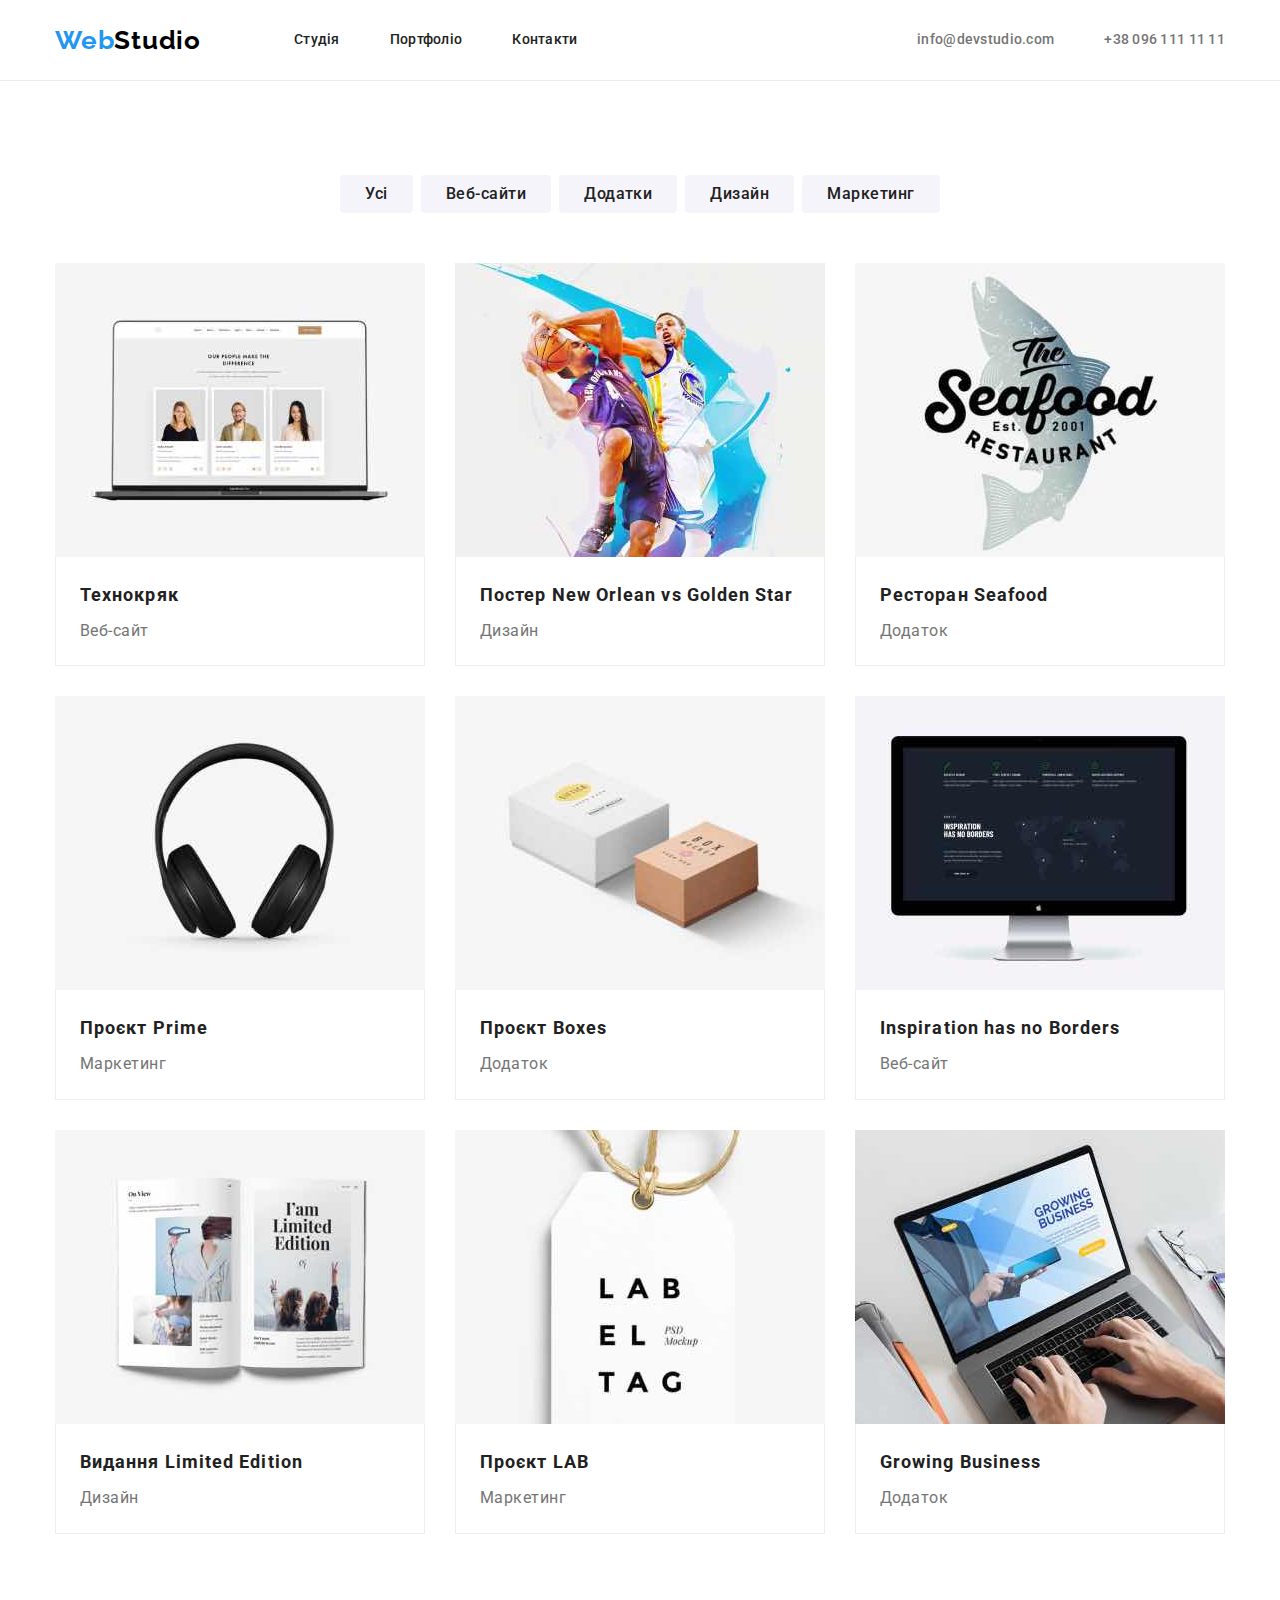
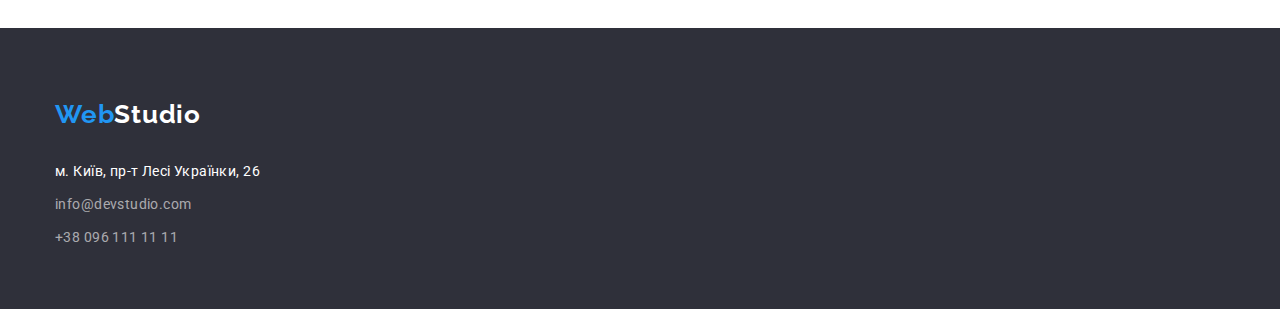
==== potfolio.html @ 557d070f "Initial commit" ====
<!DOCTYPE html>
<html lang="uk">
  <head>
    <meta charset="UTF-8">
    <meta http-equiv="X-UA-Compatible" content="IE=edge">
    <meta name="viewport" content="width=device-width, initial-scale=1.0">
    <link rel="preconnect" href="https://fonts.googleapis.com"> 
    <link rel="preconnect" href="https://fonts.gstatic.com" crossorigin> 
    <link rel="stylesheet" href="https://cdnjs.cloudflare.com/ajax/libs/modern-normalize/1.1.0/modern-normalize.css" />
    <link href="https://fonts.googleapis.com/css2?family=Raleway:wght@700&family=Roboto:wght@400;500;700;900&display=swap" rel="stylesheet">
    <link rel="stylesheet" href="./css/styles.css">
    <title>HomeWork1</title>
  </head>

  <body>
    <header class="header">
      <!-- logo -->
      <div class="container header-container">
        <nav class="navigation header-navigation">
          <a href="./index.html" class="navigation-logo-link"><span class="header-span">Web</span>Studio</a>
          <ul class="navigation-list">
            <li class="navigation-item">
              <a href="./index.html" class="navigation-link">Студія</a>
            </li>
            <li class="navigation-item">
              <a href="./potfolio.html" class="navigation-link">Портфоліо</a>
            </li>
            <li class="navigation-item">
              <a href="" class="navigation-link">Контакти</a>
            </li>
          </ul>
        </nav>
          
          <!-- contacts -->
            <ul class="contacts-list">
              <li class="contacts-item">
                <a href="mailto:info@devstudio.com" class="contacts-link">info@devstudio.com</a>
              </li>
              <li class="navigation-item">
                <a href="tel:+380961111111" class="contacts-link">+38 096 111 11 11</a>
              </li>
            </ul>
      </div>
    </header>


    <!-- portfolio -->
    <section class="portfolio">
      <div class="container">
        <ul class="portfolio-list">
          <li class="portfolio-item">
            <button type="button" class="portfolio-button-press">Усі</button>
          </li>
          <li class="portfolio-item">
            <button type="button" class="portfolio-button-press">Веб-сайти</button>
          </li>
          <li class="portfolio-item">
            <button type="button" class="portfolio-button-press">Додатки</button>
          </li>
          <li class="portfolio-item">
            <button type="button" class="portfolio-button-press">Дизайн</button>
          </li>
          <li class="portfolio-item">
            <button type="button" class="portfolio-button-press">Маркетинг</button>
          </li>
        </ul>

        <ul class="portfolio-pictures-list">
          <li class="portfolio-background">
            <img src="./portfolio-img/img.jpg" alt="зображення" width="370" height="295">
            <div class="portfolio-title-text">
              <h2 class="portfolio-title">Технокряк</h2>
              <p class="portfolio-text">Веб-сайт</p>
            </div>
          </li>
          <li class="portfolio-background">
            <img src="./portfolio-img/img-1.jpg" alt="зображення" width="370" height="295">
            <div class="portfolio-title-text">
              <h2 class="portfolio-title">Постер New Orlean vs Golden Star</h2>
              <p class="portfolio-text">Дизайн</p>
            </div>
          </li>
          <li class="portfolio-background">
            <img src="./portfolio-img/img-2.jpg" alt="зображення" width="370" height="295">
            <div class="portfolio-title-text">
              <h2 class="portfolio-title">Ресторан Seafood</h2>
              <p class="portfolio-text">Додаток</p>
            </div>
          </li>
          <li class="portfolio-background">
            <img src="./portfolio-img/img-3.jpg" alt="зображення" width="370" height="295">
            <div class="portfolio-title-text">
              <h2 class="portfolio-title">Проєкт Prime</h2>
              <p class="portfolio-text">Маркетинг</p>
            </div>
          </li>
          <li class="portfolio-background">
            <img src="./portfolio-img/img-4.jpg" alt="зображення" width="370" height="295">
            <div class="portfolio-title-text">
              <h2 class="portfolio-title">Проєкт Boxes</h2>
              <p class="portfolio-text">Додаток</p>
            </div>
          </li>
          <li class="portfolio-background">
            <img src="./portfolio-img/img-5.jpg" alt="зображення" width="370" height="295">
            <div class="portfolio-title-text">
              <h2 class="portfolio-title">Inspiration has no Borders</h2>
              <p class="portfolio-text">Веб-сайт</p>
            </div>
          </li>
          <li class="portfolio-background">
            <img src="./portfolio-img/img-6.jpg" alt="зображення" width="370" height="295">
            <div class="portfolio-title-text">
              <h2 class="portfolio-title">Видання Limited Edition</h2>
              <p class="portfolio-text">Дизайн</p>
            </div>
          </li>
          <li class="portfolio-background">
            <img src="./portfolio-img/img-7.jpg" alt="зображення" width="370" height="295">
            <div class="portfolio-title-text">
              <h2 class="portfolio-title">Проєкт LAB</h2>
              <p class="portfolio-text">Маркетинг</p>
            </div>
          </li>
          <li class="portfolio-background">
            <img src="./portfolio-img/img-8.jpg" alt="зображення" width="370" height="295">
            <div class="portfolio-title-text">
              <h2 class="portfolio-title">Growing Business</h2>
              <p class="portfolio-text">Додаток</p>
            </div>
          </li>
        </ul>
      
      </div>
    </section>
   

     <!-- contacts-2 -->

     <footer class="footer">
      <div class="container">
        <a href="./index.html" class="footer-logo-link"><span class="footer-span">Web</span>Studio</a>
        <address class="address-first">
        <ul class="footer-contacts-list">
          <li class="footer-items">
            <a href="https://goo.gl/maps/Ecatq6JbWAXeqQZF9" target="_blank" rel="noopener noreffer" class="address">м. Київ, пр-т Лесі Українки, 26</a>
          </li>
          <li class="footer-items">
            <a href="mailto:info@devstudio.com" class="footer-contacts-mail">info@devstudio.com</a>
          </li>
          <li class="footer-items">
            <a href="tel:+380961111111" class="footer-contacts-phone">+38 096 111 11 11</a>
          </li>
        </ul>
      </address>
      </div> 
    </footer>
  </body>
</html>
---- css/styles.css ----
:root {
  --blue: #2196f3;
  --dark: #212121;
  --white: #ffffff;
  --broun: #757575;
  --black: #000000;
}

h1,
h2,
h3,
p,
ul,
ol {
  margin: 0;
  padding: 0;
}

body {
  font-family: "Raleway", "Roboto", sans-serif;
}

.header {
  background: var(--white);
  border-bottom: 1px solid #ececec;
} 

img {
  display: block;
  max-width: 100%;
  height: auto;
}


.header-span,
.footer-span {
  color: var(--blue);
}

.visually-hidden {
  position: absolute;
  white-space: nowrap;
  width: 1px;
  height: 1px;
  overflow: hidden;
  border: 0;
  padding: 0;
  clip: rect(0 0 0 0);
  clip-path: inset(50%);
  margin: -1px;
}

.container {
  margin-left: auto;
  margin-right: auto;
  width: 1200px;
  padding-left: 15px;
  padding-right: 15px;
}

/* header */


.header-container {
  display: flex;
  align-items: center;
}

.header-navigation {
  display: flex;
  align-items: center;
}

.navigation {
  margin-right: auto;
}

.navigation-list {
  padding-left: 0;
  /* padding: 32px; */
}

.navigation-list {
  list-style-type: none;
  display: flex;
  align-items: center;
  margin: 0;
}

.navigation-link:focus {
  color: var(--blue);
}

.navigation-link:hover {
  color: var(--blue);
}

.navigation-link {
  display: block;
  font-family: "Roboto", sans-serif;
  text-decoration: none;
  font-weight: 500;
  font-size: 14px;
  line-height: 1.14;
  letter-spacing: 0.02em;
  color: var(--dark);
  padding-top: 32px;
  padding-bottom: 32px;
}

.navigation-logo-link {
  font-family: "Raleway";
  text-decoration: none;
  font-weight: 700;
  font-size: 26px;
  line-height: 2;
  letter-spacing: 0.03em;
  color: var(--black);
  margin-right: 93px;
}

.navigation-item:not(:last-child) {
  margin-right: 50px;
}

/* contacts */

.contacts-list {
  font-family: "Roboto", sans-serif;
  text-decoration: none;
  font-weight: 500;
  font-size: 14px;
  line-height: 1.14;
  letter-spacing: 0.02em;
  color: var(--dark);
  list-style-type: none;
  display: flex;
}

.contacts-item: {
  display: flex;
  margin-left: auto;
}

.contacts-item:not(:last-child) {
  margin-right: 50px;
}

.contacts-link:hover {
  color: var(--blue);
}

.contacts-link {
  font-family: "Roboto", sans-serif;
  text-decoration: none;
  font-weight: 500;
  font-size: 14px;
  line-height: 1.14;
  letter-spacing: 0.02em;
  color: var(--broun);
}

/* main */
/* services */


.services {
  padding-top: 200px;
  padding-bottom: 200px;
}

.services {
  background: #2f303a;
}

.services-container {
  /* margin-left: auto;
  margin-right: auto; */
}

.services-title {
  font-family: "Roboto", sans-serif;
  font-weight: 900;
  font-size: 44px;
  line-height: 1.36;
  text-align: center;
  letter-spacing: 0.06em;
  text-transform: uppercase;
  color: var(--white);
  max-width: 696px;
  margin: 0 auto;
  margin-bottom: 30px;
}

.services-button {
  font-family: "Roboto", sans-serif;
  font-weight: 700;
  font-size: 16px;
  line-height: 1.8;
  display: flex;
  align-items: center;
  text-align: center;
  letter-spacing: 0.06em;
  color: var(--white);
  background-color: var(--blue);
  box-shadow: 0px 4px 4px rgba(0, 0, 0, 0.15);
  border-radius: 4px;
  margin: 0 auto;
  border: none;
  padding: 10px 32px;
}

.services-button:hover {
  background: #188ce8;
}

.services-button:focus {
  background: #188ce8;
  /* box-shadow: 0px 4px 4px rgba(0, 0, 0, 0.15);
  border-radius: 4px; */
}

/* features */
.features {
  padding-top: 94px;
  padding-bottom: 94px;
}


.features-list {
  display: flex;
  list-style-type: none;
  gap: 30px;
}


.features-second{
  padding-bottom: 94px;

}

.features-list-second {
  display: flex;
  align-items: flex-start;
  list-style-type: none;
}


.features-second-container {
  /* text-align: center; */
}

.features-item-second {
  /* display: flex; */

}

.features-item {
  flex-basis: calc((100%-90px) / 4);
}

.features-item-second:not(:last-child) {
  margin-right: 30px;
}

.features {
  background: var(--white);
}

.features-title {
  display: block;
  margin-bottom: 10px;
  font-family: "Roboto", sans-serif;
  font-weight: 700;
  font-size: 14px;
  line-height: 1.14;
  letter-spacing: 0.03em;
  text-transform: uppercase;
  color: var(--dark);
}

.features-text {
  font-family: "Roboto", sans-serif;
  font-size: 14px;
  line-height: 1.7;
  letter-spacing: 0.03em;
  color: var(--broun);
}

.second-title {
  margin-bottom: 50px;
  font-family: "Roboto", sans-serif;
  font-weight: 700;
  font-size: 36px;
  line-height: 1.16;
  text-align: center;
  letter-spacing: 0.03em;
  color: var(--dark);
}

.team {
  background: #f5f4fa;
  padding-top: 94px;
  padding-bottom: 94px;
}

.team-list {
  display: flex;
  list-style-type: none;
}

.team-title {
  margin-bottom: 50px;
  font-family: "Roboto", sans-serif;
  font-weight: 700;
  font-size: 36px;
  line-height: 1.16;
  text-align: center;
  letter-spacing: 0.03em;
  color: var(--dark);
}

.team-pictures {
  background: var(--white);
  box-shadow: 0px 1px 3px rgba(0, 0, 0, 0.12), 0px 1px 1px rgba(0, 0, 0, 0.14),
    0px 2px 1px rgba(0, 0, 0, 0.2);
  border-radius: 0px 0px 4px 4px;
}

.team-pictures:not(:last-child) {
  margin-right: 30px;
}

.team-name {
  font-family: "Roboto", sans-serif;
  font-weight: 500;
  font-size: 16px;
  line-height: 1.18;
  text-align: center;
  letter-spacing: 0.03em;
  color: var(--dark);
  margin-top: 30px;
  margin-bottom: 10px;
}

.team-position {
  font-family: "Roboto", sans-serif;
  font-size: 16px;
  line-height: 1.18;
  text-align: center;
  letter-spacing: 0.03em;
  color: var(--broun);
  padding-bottom: 30px;
}

/* footer */

.footer {
  background: #2f303a;
  padding-top: 60px;
  padding-bottom: 60px;
}


.footer-items:not(:last-child) {
  margin-bottom: 9px;
}

.footer-logo-link {
  font-family: "Raleway";
  text-decoration: none;
  font-weight: 700;
  font-size: 26px;
  line-height: 2;
  letter-spacing: 0.03em;
  color: var(--white);

}

.footer-contacts-list {
  list-style-type: none;
}

.address-first {
  margin-top: 20px;
}

.address {
  font-family: "Roboto", sans-serif;
  font-style: normal;
  font-size: 14px;
  line-height: 1.7;
  letter-spacing: 0.03em;
  color: var(--white);
  text-decoration: none;
}

.footer-contacts-mail,
.footer-contacts-phone {
  font-family: "Roboto", sans-serif;
  font-style: normal;
  font-size: 14px;
  line-height: 1.7;
  letter-spacing: 0.03em;
  text-decoration: none;
  color: rgba(255, 255, 255, 0.6);
}


/* portfolio */

.portfolio {
  background: var(--white);
  padding-top: 94px;
  padding-bottom: 94px;
}


.portfolio-list {
  display: flex;
  list-style-type: none;
  justify-content: center;
  margin-bottom: 50px;
}
.portfolio-title-text {
  padding: 20px 24px;
  background: #ffffff;
  border: 1px solid #eeeeee;
  border-top: none;
}


.portfolio-item:not(:last-child) {
  margin-right: 8px;
}

.header-portfolio-container {
  padding-bottom: 94px;
}


.portfolio-button-press {
  padding: 6px 25px;
  font-family: "Roboto", sans-serif;
  font-weight: 500;
  font-size: 16px;
  line-height: 1.6;
  text-align: center;
  letter-spacing: 0.03em;
  color: var(--dark);
  background: #f5f4fa;
  border-radius: 4px;
  border: none;
}

.portfolio-button-press:focus {
  background: var(--blue);
  color: var(--white);
}

.portfolio-button-press:hover {
  background-color: var(--blue);
  color: var(--white);
}

.services-button,
.portfolio-button-press {
  cursor: pointer;
}

.portfolio-pictures-container {
  display: flex;
}


.portfolio-pictures-list {
  display: flex;
  flex-wrap: wrap;
  list-style-type: none;

}


.portfolio-title {
  font-family: "Roboto", sans-serif;
  font-weight: 700;
  font-size: 18px;
  line-height: 2;
  letter-spacing: 0.06em;
  color: var(--dark);
  margin-bottom: 4px;
  
}
.portfolio-text {
  font-family: "Roboto", sans-serif;
  font-size: 16px;
  line-height: 1.8;
  letter-spacing: 0.03em;
  color: var(--broun);
}

.portfolio-background {
  margin-right: 30px;
  margin-bottom: 30px;
  background: var(--white);
}

.portfolio-background:nth-child(3n) {
  margin-right: 0;
}

.portfolio-background:nth-last-child(-n + 3) {
  margin-bottom: 0;
}



.contacts-link:focus,
.footer-contacts-mail:focus,
.footer-logo-link:focus,
.footer-contacts-phone:focus,
.adress:focus {
  color: var(--blue);
}
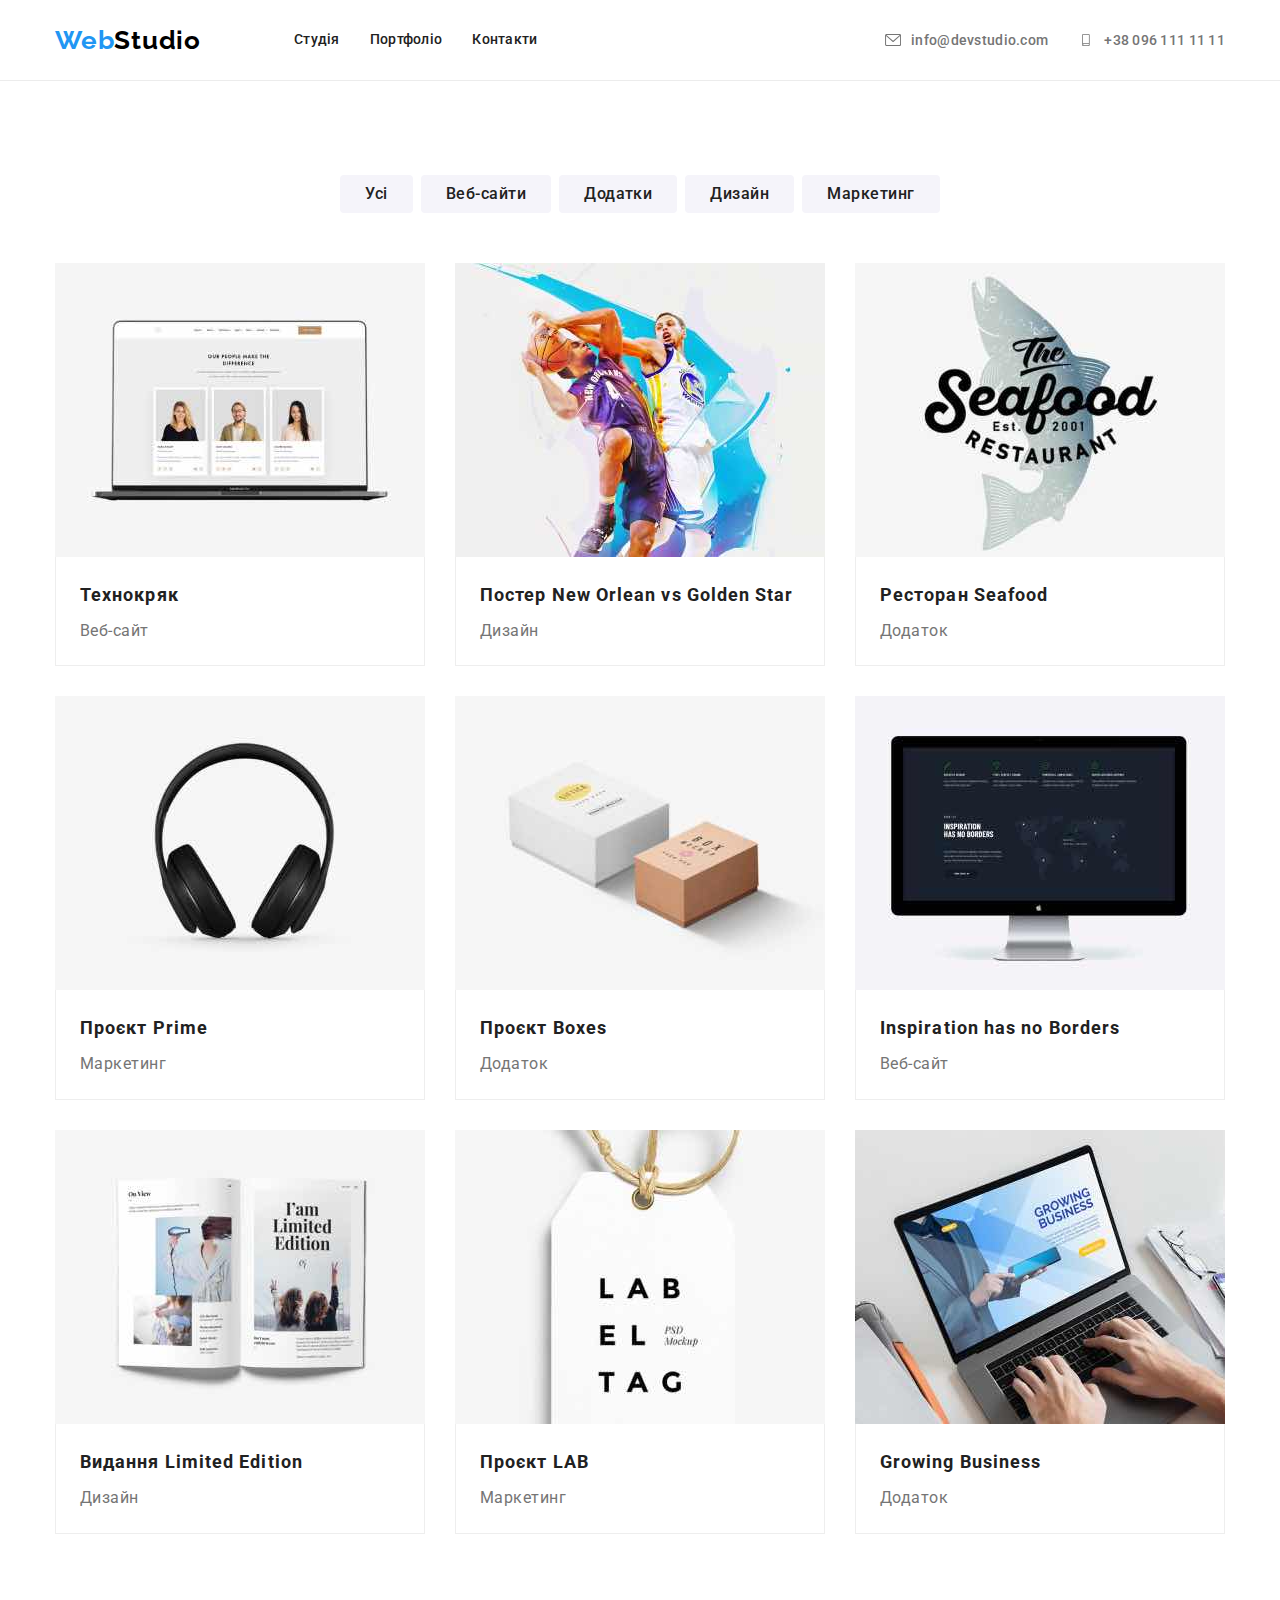
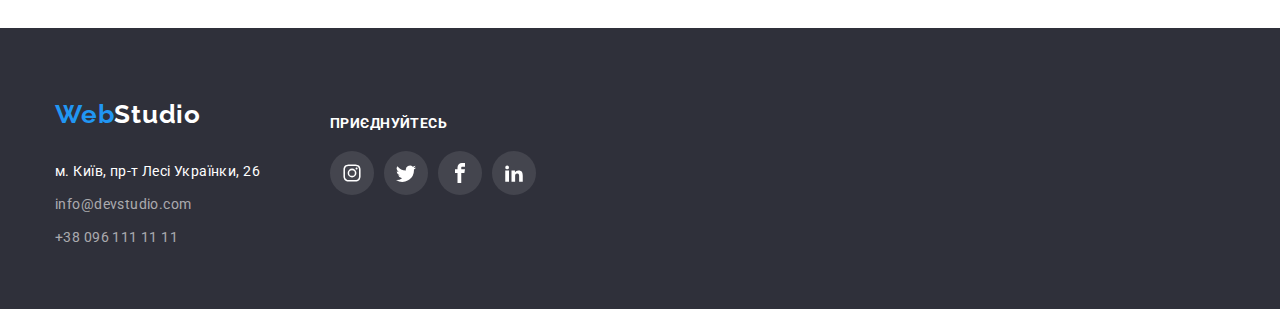
==== commit 60f1ee16: "homework2" ====
--- a/potfolio.html
+++ b/potfolio.html
@@ -33,8 +33,22 @@
           
           <!-- contacts -->
             <ul class="contacts-list">
+              <li class="contacts-social-item">
+                <a href="#" class="contacts-social-link">
+                  <svg class="contacts-social-icon">
+                    <use href="./img/icons/symbol-defs.svg#icon-envelope"></use>
+                  </svg>
+                </a>
+              </li>
               <li class="contacts-item">
                 <a href="mailto:info@devstudio.com" class="contacts-link">info@devstudio.com</a>
+              </li>
+              <li class="contacts-social-item">
+                <a href="#" class="contacts-social-link">
+                  <svg class="contacts-social-icon">
+                    <use href="./img/icons/symbol-defs.svg#icon-smartphone"></use>
+                  </svg>
+                </a>
               </li>
               <li class="navigation-item">
                 <a href="tel:+380961111111" class="contacts-link">+38 096 111 11 11</a>
@@ -137,23 +151,65 @@
 
      <!-- contacts-2 -->
 
-     <footer class="footer">
-      <div class="container">
-        <a href="./index.html" class="footer-logo-link"><span class="footer-span">Web</span>Studio</a>
-        <address class="address-first">
-        <ul class="footer-contacts-list">
-          <li class="footer-items">
-            <a href="https://goo.gl/maps/Ecatq6JbWAXeqQZF9" target="_blank" rel="noopener noreffer" class="address">м. Київ, пр-т Лесі Українки, 26</a>
-          </li>
-          <li class="footer-items">
-            <a href="mailto:info@devstudio.com" class="footer-contacts-mail">info@devstudio.com</a>
-          </li>
-          <li class="footer-items">
-            <a href="tel:+380961111111" class="footer-contacts-phone">+38 096 111 11 11</a>
-          </li>
-        </ul>
-      </address>
-      </div> 
+     <footer>
+      <section class="footer">
+        <div class="container">
+          <address class="address-first">
+            <ul class="footer-logo-list">
+              <li class="footer-logo-item">
+                <a href="./index.html" class="footer-logo-link"><span class="footer-span">Web</span>Studio</a>
+                <ul class="footer-contacts-list">
+                  <li class="footer-items">
+                    <a href="https://goo.gl/maps/Ecatq6JbWAXeqQZF9" target="_blank" rel="noopener noreffer" class="address">м. Київ, пр-т Лесі Українки, 26</a>
+                  </li>
+                  <li class="footer-items">
+                    <a href="mailto:info@devstudio.com" class="footer-contacts-mail">info@devstudio.com</a>
+                  </li>
+                  <li class="footer-items">
+                    <a href="tel:+380961111111" class="footer-contacts-phone">+38 096 111 11 11</a>
+                  </li>
+                </ul>
+              </li>
+           </ul>
+          
+    
+          <div class="footer-social-container">
+            <h3 class="footer-social-title">приєднуйтесь</h3>
+            <ul class="footer-social">
+              <li class="footer-social-item">
+                <a href="#" class="footer-social-link">
+                  <svg class="footer-social-icon">
+                    <use href="./img/icons/symbol-defs.svg#icon-instagram"></use>
+                  </svg>
+                </a>
+              </li>
+              <li class="footer-social-item">
+                <a href="#" class="footer-social-link">
+                  <svg class="footer-social-icon">
+                    <use href="./img/icons/symbol-defs.svg#icon-twitter"></use>
+                  </svg>
+                </a>
+              </li>
+              <li class="footer-social-item">
+                <a href="#" class="footer-social-link">
+                  <svg class="footer-social-icon">
+                    <use href="./img/icons/symbol-defs.svg#icon-facebook"></use>
+                  </svg>
+                </a>
+              </li>
+              <li class="footer-social-item">
+                <a href="#" class="footer-social-link">
+                  <svg class="footer-social-icon">
+                    <use href="./img/icons/symbol-defs.svg#icon-linkedin2"></use>
+                  </svg>
+                </a>
+              </li>
+            </ul>
+          </div>
+    </address>
+    </div> 
+  </section>
     </footer>
   </body>
 </html>
+
--- a/css/styles.css
+++ b/css/styles.css
@@ -23,14 +23,13 @@
 .header {
   background: var(--white);
   border-bottom: 1px solid #ececec;
-} 
+}
 
 img {
   display: block;
   max-width: 100%;
   height: auto;
 }
-
 
 .header-span,
 .footer-span {
@@ -60,7 +59,6 @@
 
 /* header */
 
-
 .header-container {
   display: flex;
   align-items: center;
@@ -118,14 +116,33 @@
   color: var(--black);
   margin-right: 93px;
 }
-
+.navigation-item {
+  /* display: flex;
+  margin-left: auto;
+  width: 16px;
+  height: 12px; */
+  /* margin-right: 30px; */
+  list-style: none;
+}
 .navigation-item:not(:last-child) {
-  margin-right: 50px;
+  margin-right: 30px;
 }
 
 /* contacts */
-
+.container-contacts{
+  display: flex;
+  align-items: center;
+  justify-content: center;
+
+}
 .contacts-list {
+  display: flex;
+  align-items: center;
+  justify-content: center;
+ 
+}
+
+.contacts-social-link{
   font-family: "Roboto", sans-serif;
   text-decoration: none;
   font-weight: 500;
@@ -137,14 +154,18 @@
   display: flex;
 }
 
-.contacts-item: {
-  display: flex;
-  margin-left: auto;
-}
-
-.contacts-item:not(:last-child) {
-  margin-right: 50px;
-}
+
+.contacts-item {
+  list-style: none;
+  
+
+}
+.contacts-item:not(:last-child){
+  margin-right: 30px;
+}
+/* .cocontacts-item:not(:last-child) {
+  margin-right: 10px;
+} */
 
 .contacts-link:hover {
   color: var(--blue);
@@ -160,18 +181,52 @@
   color: var(--broun);
 }
 
+.contacts-socials-list {
+  display: flex;
+
+}
+.contacts-list{
+  
+}
+.contacts-social-item {
+  list-style-type: none;
+  text-decoration: none;
+
+}
+.contacts-socials-list-first:not(:last-child){
+  margin-right: 30px;
+
+}
+
+.contacts-social-icon {
+  fill: var(--broun);
+  width: 16px;
+  height: 12px;
+  margin-right: 10px;
+}
+
+.contacts-social-link {
+  fill: var(--broun);
+}
+.contacts-social-icon:hover {
+  fill: var(--blue);
+}
+
+
 /* main */
 /* services */
-
 
 .services {
   padding-top: 200px;
   padding-bottom: 200px;
-}
-
-.services {
   background: #2f303a;
-}
+  background-image: url(./../img/main.png);
+  background-color: #C4C4C4;
+  background-position: center;
+  background-repeat: no-repeat;
+}
+
+
 
 .services-container {
   /* margin-left: auto;
@@ -226,17 +281,14 @@
   padding-bottom: 94px;
 }
 
-
 .features-list {
   display: flex;
   list-style-type: none;
   gap: 30px;
 }
 
-
-.features-second{
+.features-second {
   padding-bottom: 94px;
-
 }
 
 .features-list-second {
@@ -244,7 +296,6 @@
   align-items: flex-start;
   list-style-type: none;
 }
-
 
 .features-second-container {
   /* text-align: center; */
@@ -252,7 +303,6 @@
 
 .features-item-second {
   /* display: flex; */
-
 }
 
 .features-item {
@@ -297,6 +347,32 @@
   letter-spacing: 0.03em;
   color: var(--dark);
 }
+
+.features-social-list {
+  display: flex;
+  align-items: center;
+  list-style-type: none;
+  margin-bottom: 30px;
+}
+
+.features-social-icon {
+  width: 70px;
+  height: 70px;
+  fill: F5F4FA;
+}
+
+.features-social-list {
+  display: flex;
+  width: 270px;
+  height: 120px;
+  left: 215px;
+  top: 774px;
+  justify-content: center;
+  background: #f5f4fa;
+  border-radius: 4px;
+}
+
+/* team */
 
 .team {
   background: #f5f4fa;
@@ -350,38 +426,169 @@
   text-align: center;
   letter-spacing: 0.03em;
   color: var(--broun);
+  margin-bottom: 16px;
+}
+
+.team-social {
+  display: flex;
+  justify-content: center;
+  list-style-type: none;
+  gap: 10px;
   padding-bottom: 30px;
+}
+
+.team-social-item {
+  width: 44px;
+  height: 44px;
+}
+
+.team-social-link {
+  display: flex;
+  justify-content: center;
+  align-items: center;
+  width: 100%;
+  height: 100%;
+  background-color: var(--white);
+  border-radius: 50%;
+}
+
+.team-social-link:hover {
+  background-color: var(--blue);
+}
+
+.team-social-link:hover .team-social-icon {
+  fill: var(--white);
+}
+
+.team-social-icon {
+  width: 20px;
+  height: 20px;
+
+  fill: #afb1b8;
+}
+
+/* <!-- lean-clients --> */
+
+.lean-clients-title {
+  font-family: "Roboto", sans-serif;
+  font-style: normal;
+  font-weight: 700;
+  font-size: 36px;
+  line-height: 42px;
+  text-align: center;
+  letter-spacing: 0.03em;
+  padding-top: 94px;
+  margin-bottom: 50px;
+}
+
+.lean-clients-list {
+  display: flex;
+  justify-content: center;
+  list-style-type: none;
+  padding-bottom: 94px;
+  
+}
+
+
+.lean-clients-item {
+  display: flex;
+  align-items: center;
+  justify-content: center;
+  width: 170px;
+  height: 92px;
+  left: 215px;
+  top: 2490px;
+
+  border: 1px solid #afb1b8;
+  border-radius: 4px;
+
+}
+
+
+.lean-clients-list:hover .lean-clients-social-link{
+ background-color: #ffffff;
+}
+
+
+.lean-clients-container:focus{
+  background-color: #2196f3;
+}
+
+.lean-clients-social-link:hover .lean-clients-social-icon {
+  fill: var(--blue);
+}
+
+
+
+.lean-clients-item:not(:last-child){
+  margin-right: 30px;
+}
+.lean-clients-social-link:hover {
+ background-color: #ffffff;
+}
+.lean-clients-social-link:hover .lean-clients-icon {
+  fill: var(--blue);
+
+ 
+}
+
+.lean-clients-social-icon {
+  fill: #afb1b8;
+  width: 106px;
+  height: 60px;
+
 }
 
 /* footer */
 
 .footer {
   background: #2f303a;
-  padding-top: 60px;
-  padding-bottom: 60px;
-}
-
+  /* padding-top: 60px; */
+  /* padding-bottom: 60px; */
+}
+
+.footer-container {
+  /* display: flex;
+    justify-content: flex-start;
+    align-items: center; */
+}
+
+.address-first {
+  /* padding-top: 60px; */
+  /* margin-top: 20px; */
+  display: flex;
+  justify-content: flex-start;
+  align-items: center;
+}
 
 .footer-items:not(:last-child) {
   margin-bottom: 9px;
 }
 
+.footer-logo-item {
+  text-decoration: none;
+  list-style-type: none;
+  padding-top: 60px;
+}
+
+.footer-logo-list {
+}
+
 .footer-logo-link {
   font-family: "Raleway";
+  font-style: normal;
   text-decoration: none;
   font-weight: 700;
   font-size: 26px;
   line-height: 2;
   letter-spacing: 0.03em;
   color: var(--white);
-
 }
 
 .footer-contacts-list {
   list-style-type: none;
-}
-
-.address-first {
+  margin-right: 70px;
+  padding-bottom: 60px;
   margin-top: 20px;
 }
 
@@ -406,6 +613,67 @@
   color: rgba(255, 255, 255, 0.6);
 }
 
+.footer-social-container {
+  padding-bottom: 100px;
+}
+.footer-social-svg {
+}
+.footer-social {
+}
+
+.footer-social-svg-item {
+  text-decoration: none;
+  list-style-type: none;
+}
+
+.footer-social-title {
+  padding-top: 72px;
+  margin-bottom: 20px;
+  color: var(--white);
+  font-family: "Roboto", sans-serif;
+  font-style: normal;
+  font-weight: 700;
+  font-size: 14px;
+  line-height: 16px;
+  letter-spacing: 0.03em;
+  text-transform: uppercase;
+}
+.footer-social {
+  display: flex;
+  justify-content: center;
+  list-style-type: none;
+  gap: 10px;
+}
+
+.footer-social-item {
+  width: 44px;
+  height: 44px;
+}
+
+.footer-social-link {
+  display: flex;
+  justify-content: center;
+  align-items: center;
+  width: 100%;
+  height: 100%;
+  background-color: rgba(255, 255, 255, 0.1);
+  border-radius: 50%;
+}
+
+.footer-social-link:hover {
+  background-color: var(--blue);
+}
+
+.footer-social-link:hover .footer-social-icon {
+  fill: var(--white);
+}
+
+.footer-social-icon {
+  width: 20px;
+  height: 20px;
+
+  fill: var(--white);
+}
 
 /* portfolio */
 
@@ -414,7 +682,6 @@
   padding-top: 94px;
   padding-bottom: 94px;
 }
-
 
 .portfolio-list {
   display: flex;
@@ -429,7 +696,6 @@
   border-top: none;
 }
 
-
 .portfolio-item:not(:last-child) {
   margin-right: 8px;
 }
@@ -437,7 +703,6 @@
 .header-portfolio-container {
   padding-bottom: 94px;
 }
-
 
 .portfolio-button-press {
   padding: 6px 25px;
@@ -472,14 +737,11 @@
   display: flex;
 }
 
-
 .portfolio-pictures-list {
   display: flex;
   flex-wrap: wrap;
   list-style-type: none;
-
-}
-
+}
 
 .portfolio-title {
   font-family: "Roboto", sans-serif;
@@ -489,7 +751,6 @@
   letter-spacing: 0.06em;
   color: var(--dark);
   margin-bottom: 4px;
-  
 }
 .portfolio-text {
   font-family: "Roboto", sans-serif;
@@ -503,7 +764,12 @@
   margin-right: 30px;
   margin-bottom: 30px;
   background: var(--white);
-}
+  
+}
+.portfolio-background:hover {
+  box-shadow: 0px 1px 1px rgba(0, 0, 0, 0.12), 0px 4px 4px rgba(0, 0, 0, 0.06), 1px 4px 6px rgba(0, 0, 0, 0.16);
+}
+
 
 .portfolio-background:nth-child(3n) {
   margin-right: 0;
@@ -512,8 +778,6 @@
 .portfolio-background:nth-last-child(-n + 3) {
   margin-bottom: 0;
 }
-
-
 
 .contacts-link:focus,
 .footer-contacts-mail:focus,
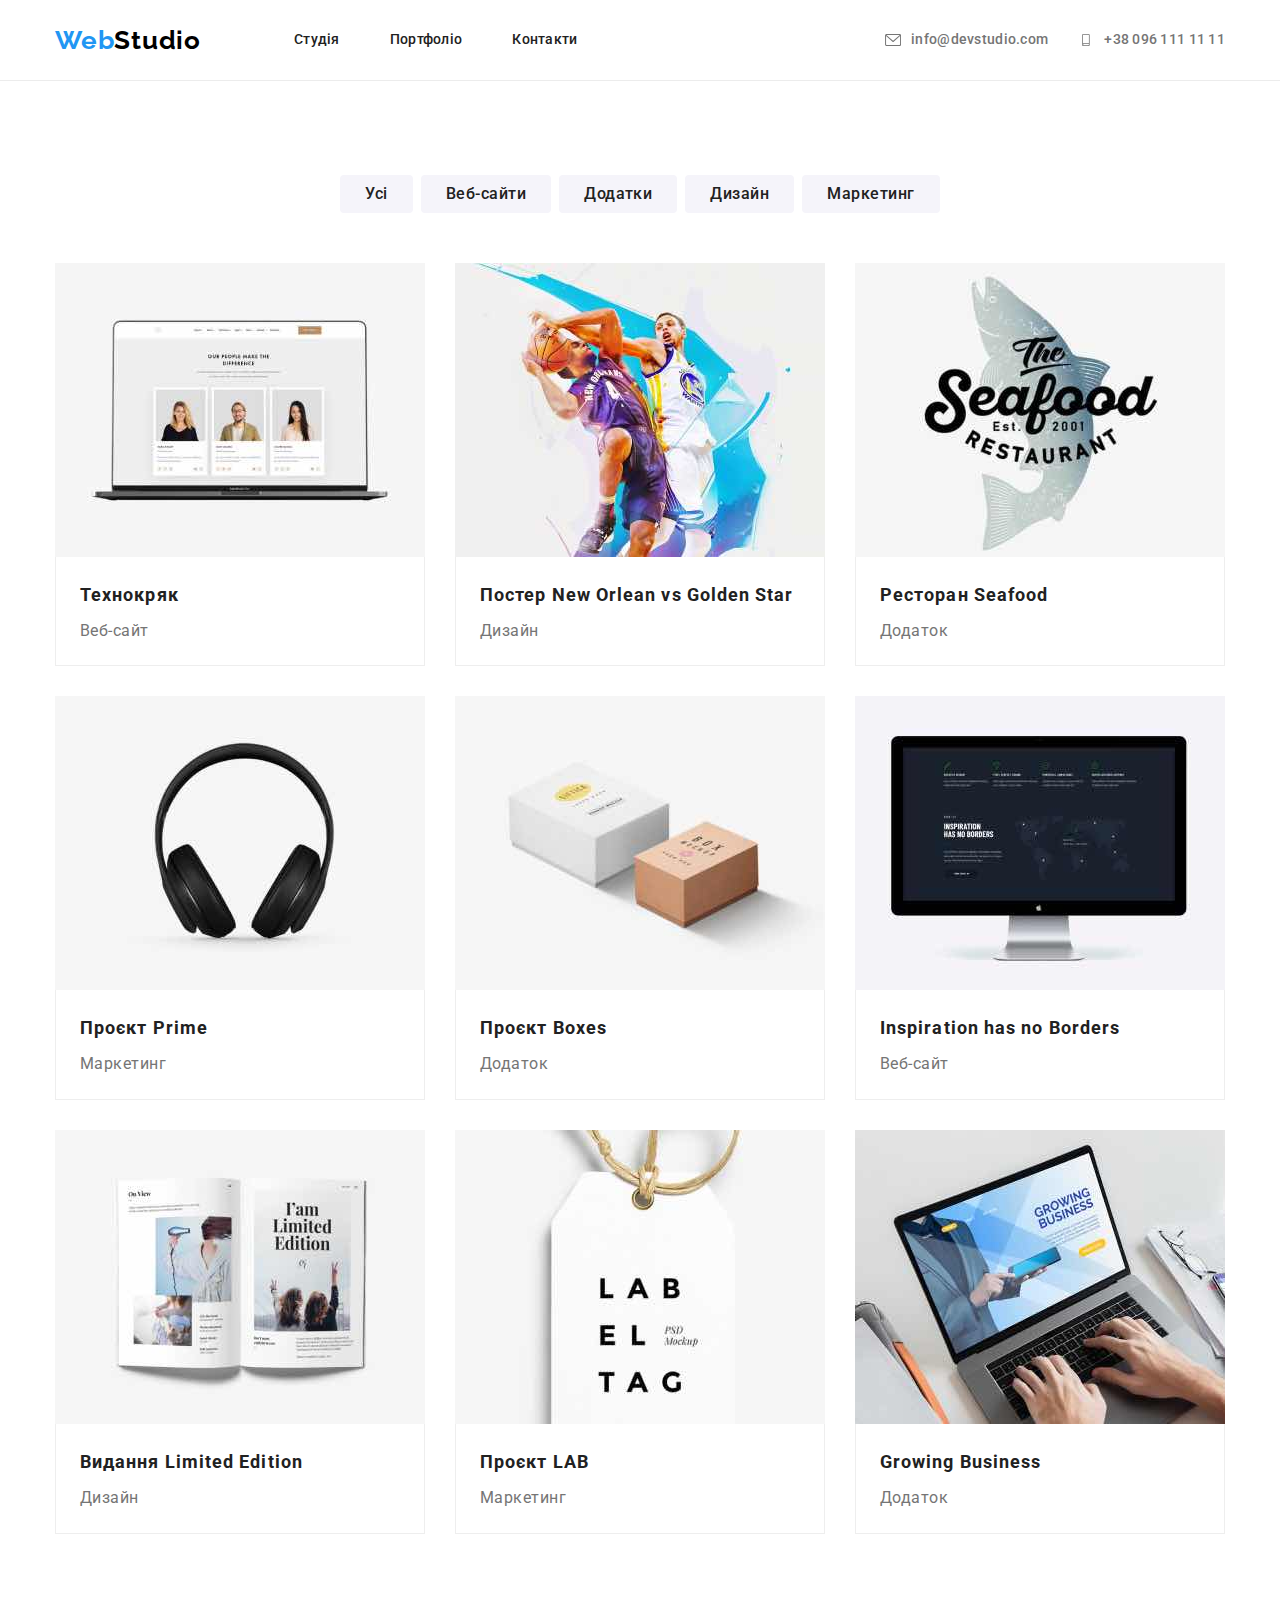
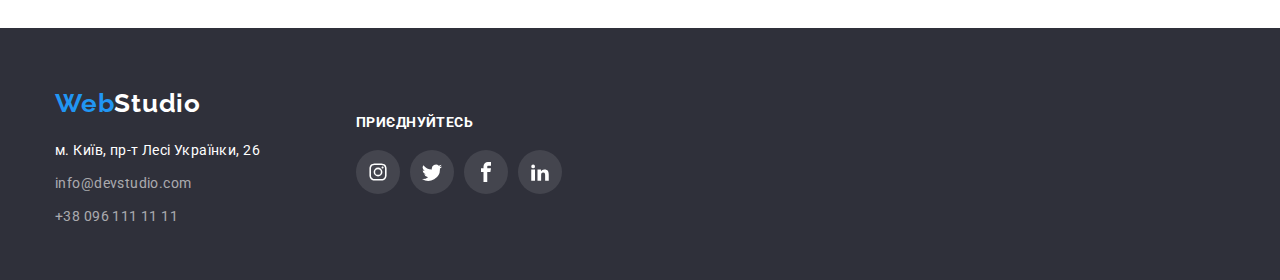
==== commit d1e2a0d9: "homework" ====
--- a/potfolio.html
+++ b/potfolio.html
@@ -6,7 +6,7 @@
     <meta name="viewport" content="width=device-width, initial-scale=1.0">
     <link rel="preconnect" href="https://fonts.googleapis.com"> 
     <link rel="preconnect" href="https://fonts.gstatic.com" crossorigin> 
-    <link rel="stylesheet" href="https://cdnjs.cloudflare.com/ajax/libs/modern-normalize/1.1.0/modern-normalize.css" />
+    <link rel="stylesheet" href="https://cdnjs.cloudflare.com/ajax/libs/modern-normalize/1.1.0/modern-normalize.css">
     <link href="https://fonts.googleapis.com/css2?family=Raleway:wght@700&family=Roboto:wght@400;500;700;900&display=swap" rel="stylesheet">
     <link rel="stylesheet" href="./css/styles.css">
     <title>HomeWork1</title>
@@ -29,32 +29,30 @@
               <a href="" class="navigation-link">Контакти</a>
             </li>
           </ul>
+
         </nav>
           
           <!-- contacts -->
-            <ul class="contacts-list">
-              <li class="contacts-social-item">
-                <a href="#" class="contacts-social-link">
-                  <svg class="contacts-social-icon">
-                    <use href="./img/icons/symbol-defs.svg#icon-envelope"></use>
-                  </svg>
-                </a>
-              </li>
-              <li class="contacts-item">
-                <a href="mailto:info@devstudio.com" class="contacts-link">info@devstudio.com</a>
-              </li>
-              <li class="contacts-social-item">
-                <a href="#" class="contacts-social-link">
-                  <svg class="contacts-social-icon">
-                    <use href="./img/icons/symbol-defs.svg#icon-smartphone"></use>
-                  </svg>
-                </a>
-              </li>
-              <li class="navigation-item">
-                <a href="tel:+380961111111" class="contacts-link">+38 096 111 11 11</a>
-              </li>
-            </ul>
+          <ul class="contacts-list">
+            <li class="contacts-social-item">
+              <a class="contacts-social-link "  href="mailto:info@devstudio.com">
+                <svg class="contacts-social-icon contacts-social-link">
+                  <use href="./img/icons/symbol-defs.svg#icon-envelope  "></use>
+                </svg>
+                info@devstudio.com
+              </a>
+            </li>
+            <li class="contacts-social-item">
+              <a class="contacts-social-link" href="tel:+380961111111">
+                <svg class="contacts-social-icon contacts-social-link">
+                  <use href="./img/icons/symbol-defs.svg#icon-smartphone"></use>
+                </svg>
+                +38 096 111 11 11
+              </a>
+            </li>
+          </ul>
       </div>
+
     </header>
 
 
@@ -151,65 +149,63 @@
 
      <!-- contacts-2 -->
 
-     <footer>
-      <section class="footer">
-        <div class="container">
+     <footer class="footer">
+      <div class="container footer-container">
+        <div class="contaner-position " > 
+          <a href="./index.html" class="footer-logo-link"><span class="footer-span">Web</span>Studio</a>
           <address class="address-first">
-            <ul class="footer-logo-list">
-              <li class="footer-logo-item">
-                <a href="./index.html" class="footer-logo-link"><span class="footer-span">Web</span>Studio</a>
-                <ul class="footer-contacts-list">
-                  <li class="footer-items">
-                    <a href="https://goo.gl/maps/Ecatq6JbWAXeqQZF9" target="_blank" rel="noopener noreffer" class="address">м. Київ, пр-т Лесі Українки, 26</a>
-                  </li>
-                  <li class="footer-items">
-                    <a href="mailto:info@devstudio.com" class="footer-contacts-mail">info@devstudio.com</a>
-                  </li>
-                  <li class="footer-items">
-                    <a href="tel:+380961111111" class="footer-contacts-phone">+38 096 111 11 11</a>
-                  </li>
-                </ul>
+            <ul class="footer-contacts-list">
+              <li class="footer-items">
+                <a href="https://goo.gl/maps/Ecatq6JbWAXeqQZF9" target="_blank" rel="noopener noreffer" class="address">м. Київ, пр-т Лесі Українки, 26</a>
               </li>
-           </ul>
-          
-    
-          <div class="footer-social-container">
-            <h3 class="footer-social-title">приєднуйтесь</h3>
-            <ul class="footer-social">
-              <li class="footer-social-item">
-                <a href="#" class="footer-social-link">
-                  <svg class="footer-social-icon">
-                    <use href="./img/icons/symbol-defs.svg#icon-instagram"></use>
-                  </svg>
-                </a>
+              <li class="footer-items">
+                <a href="mailto:info@devstudio.com" class="footer-contacts-mail">info@devstudio.com</a>
               </li>
-              <li class="footer-social-item">
-                <a href="#" class="footer-social-link">
-                  <svg class="footer-social-icon">
-                    <use href="./img/icons/symbol-defs.svg#icon-twitter"></use>
-                  </svg>
-                </a>
-              </li>
-              <li class="footer-social-item">
-                <a href="#" class="footer-social-link">
-                  <svg class="footer-social-icon">
-                    <use href="./img/icons/symbol-defs.svg#icon-facebook"></use>
-                  </svg>
-                </a>
-              </li>
-              <li class="footer-social-item">
-                <a href="#" class="footer-social-link">
-                  <svg class="footer-social-icon">
-                    <use href="./img/icons/symbol-defs.svg#icon-linkedin2"></use>
-                  </svg>
-                </a>
+              <li class="footer-items">
+                <a href="tel:+380961111111" class="footer-contacts-phone">+38 096 111 11 11</a>
               </li>
             </ul>
-          </div>
-    </address>
-    </div> 
-  </section>
+          </address>
+         </div>
+         
+         
+         <div class="contaner-position">
+          <p class="footer-social-title">приєднуйтесь</p>
+          <ul class="footer-social">
+            <li class="footer-social-item">
+              <a href="#" class="footer-social-link">
+                <svg class="footer-social-icon">
+                  <use href="./img/icons/symbol-defs.svg#icon-instagram"></use>
+                </svg>
+              </a>
+            </li>
+            <li class="footer-social-item">
+              <a href="#" class="footer-social-link">
+                <svg class="footer-social-icon">
+                  <use href="./img/icons/symbol-defs.svg#icon-twitter"></use>
+                </svg>
+              </a>
+            </li>
+            <li class="footer-social-item">
+              <a href="#" class="footer-social-link">
+                <svg class="footer-social-icon">
+                  <use href="./img/icons/symbol-defs.svg#icon-facebook"></use>
+                </svg>
+              </a>
+            </li>
+            <li class="footer-social-item">
+              <a href="#" class="footer-social-link">
+                <svg class="footer-social-icon">
+                  <use href="./img/icons/symbol-defs.svg#icon-linkedin2"></use>
+                </svg>
+              </a>
+            </li>
+          </ul>
+         </div> 
+      </div>
     </footer>
+            
+
   </body>
 </html>
 
--- a/css/styles.css
+++ b/css/styles.css
@@ -75,6 +75,7 @@
 
 .navigation-list {
   padding-left: 0;
+  gap: 50px;
   /* padding: 32px; */
 }
 
@@ -124,54 +125,23 @@
   /* margin-right: 30px; */
   list-style: none;
 }
-.navigation-item:not(:last-child) {
+/* .navigation-item:not(:last-child) {
   margin-right: 30px;
-}
+} */
 
 /* contacts */
-.container-contacts{
-  display: flex;
-  align-items: center;
-  justify-content: center;
-
+.container-contacts {
+  display: flex;
+  align-items: center;
+  justify-content: center;
 }
 .contacts-list {
   display: flex;
   align-items: center;
   justify-content: center;
- 
-}
-
-.contacts-social-link{
-  font-family: "Roboto", sans-serif;
-  text-decoration: none;
-  font-weight: 500;
-  font-size: 14px;
-  line-height: 1.14;
-  letter-spacing: 0.02em;
-  color: var(--dark);
-  list-style-type: none;
-  display: flex;
-}
-
-
-.contacts-item {
-  list-style: none;
-  
-
-}
-.contacts-item:not(:last-child){
-  margin-right: 30px;
-}
-/* .cocontacts-item:not(:last-child) {
-  margin-right: 10px;
-} */
-
-.contacts-link:hover {
-  color: var(--blue);
-}
-
-.contacts-link {
+}
+
+.contacts-social-link {
   font-family: "Roboto", sans-serif;
   text-decoration: none;
   font-weight: 500;
@@ -179,23 +149,47 @@
   line-height: 1.14;
   letter-spacing: 0.02em;
   color: var(--broun);
+  list-style-type: none;
+  display: flex;
+  align-items: center;
+}
+
+.contacts-item {
+  list-style: none;
+}
+.contacts-social-item:not(:last-child) {
+  margin-right: 30px;
+}
+/* .cocontacts-item:not(:last-child) {
+  margin-right: 10px;
+} */
+
+.contacts-link:hover {
+  color: var(--blue);
+}
+
+.contacts-link {
+  font-family: "Roboto", sans-serif;
+  text-decoration: none;
+  font-weight: 500;
+  font-size: 14px;
+  line-height: 1.14;
+  letter-spacing: 0.02em;
+  color: var(--broun);
 }
 
 .contacts-socials-list {
   display: flex;
-
-}
-.contacts-list{
-  
+}
+.contacts-list {
 }
 .contacts-social-item {
   list-style-type: none;
   text-decoration: none;
-
-}
-.contacts-socials-list-first:not(:last-child){
+  gap: 30px;
+}
+.contacts-socials-list-first:not(:last-child) {
   margin-right: 30px;
-
 }
 
 .contacts-social-icon {
@@ -205,13 +199,10 @@
   margin-right: 10px;
 }
 
-.contacts-social-link {
-  fill: var(--broun);
-}
-.contacts-social-icon:hover {
+.contacts-social-item:hover .contacts-social-link {
   fill: var(--blue);
-}
-
+  color: var(--blue);
+}
 
 /* main */
 /* services */
@@ -221,12 +212,15 @@
   padding-bottom: 200px;
   background: #2f303a;
   background-image: url(./../img/main.png);
-  background-color: #C4C4C4;
+  background-color: #c4c4c4;
   background-position: center;
   background-repeat: no-repeat;
 }
-
-
+.services-img {
+  background: linear-gradient rgba(47, 48, 58, 0.4);
+  border: 1px solid #000000;
+  box-shadow: 0px 4px 4px rgba(0, 0, 0, 0.25);
+}
 
 .services-container {
   /* margin-left: auto;
@@ -285,6 +279,7 @@
   display: flex;
   list-style-type: none;
   gap: 30px;
+  margin-bottom: 30px;
 }
 
 .features-second {
@@ -348,21 +343,13 @@
   color: var(--dark);
 }
 
-.features-social-list {
-  display: flex;
-  align-items: center;
-  list-style-type: none;
-  margin-bottom: 30px;
-}
-
 .features-social-icon {
   width: 70px;
   height: 70px;
-  fill: F5F4FA;
-}
-
-.features-social-list {
-  display: flex;
+  fill: #f5f4fa;
+  padding: 25px 100px;
+}
+.features-social-item {
   width: 270px;
   height: 120px;
   left: 215px;
@@ -370,6 +357,15 @@
   justify-content: center;
   background: #f5f4fa;
   border-radius: 4px;
+}
+.features-social-item:not(:last-child) {
+  margin-right: 30px;
+}
+
+.features-container {
+  display: flex;
+  margin-bottom: 30px;
+  align-items: center;
 }
 
 /* team */
@@ -451,6 +447,9 @@
   background-color: var(--white);
   border-radius: 50%;
 }
+.team-social-link:focus {
+  background-color: var(--blue);
+}
 
 .team-social-link:hover {
   background-color: var(--blue);
@@ -469,6 +468,11 @@
 
 /* <!-- lean-clients --> */
 
+.lean-clients {
+  padding-top: 94px;
+  padding-bottom: 94px;
+}
+
 .lean-clients-title {
   font-family: "Roboto", sans-serif;
   font-style: normal;
@@ -477,7 +481,6 @@
   line-height: 42px;
   text-align: center;
   letter-spacing: 0.03em;
-  padding-top: 94px;
   margin-bottom: 50px;
 }
 
@@ -485,10 +488,7 @@
   display: flex;
   justify-content: center;
   list-style-type: none;
-  padding-bottom: 94px;
-  
-}
-
+}
 
 .lean-clients-item {
   display: flex;
@@ -501,64 +501,40 @@
 
   border: 1px solid #afb1b8;
   border-radius: 4px;
-
-}
-
-
-.lean-clients-list:hover .lean-clients-social-link{
- background-color: #ffffff;
-}
-
-
-.lean-clients-container:focus{
-  background-color: #2196f3;
-}
-
-.lean-clients-social-link:hover .lean-clients-social-icon {
+  cursor: pointer;
+  fill: #afb1b8;
+}
+
+.lean-clients-item:not(:last-child) {
+  margin-right: 30px;
+}
+
+.lean-clients-item:hover {
   fill: var(--blue);
-}
-
-
-
-.lean-clients-item:not(:last-child){
-  margin-right: 30px;
-}
-.lean-clients-social-link:hover {
- background-color: #ffffff;
-}
-.lean-clients-social-link:hover .lean-clients-icon {
-  fill: var(--blue);
-
- 
+  border-color: var(--blue);
+}
+.lean-clients-item:focus {
+  color: var(--blue);
+  background-color: var(--blue);
 }
 
 .lean-clients-social-icon {
-  fill: #afb1b8;
   width: 106px;
   height: 60px;
-
 }
 
 /* footer */
 
 .footer {
   background: #2f303a;
-  /* padding-top: 60px; */
-  /* padding-bottom: 60px; */
 }
 
 .footer-container {
-  /* display: flex;
-    justify-content: flex-start;
-    align-items: center; */
-}
-
-.address-first {
-  /* padding-top: 60px; */
-  /* margin-top: 20px; */
   display: flex;
   justify-content: flex-start;
   align-items: center;
+  padding-top: 60px;
+  padding-bottom: 60px;
 }
 
 .footer-items:not(:last-child) {
@@ -568,10 +544,10 @@
 .footer-logo-item {
   text-decoration: none;
   list-style-type: none;
-  padding-top: 60px;
-}
-
-.footer-logo-list {
+}
+
+.contaner-position:not(:last-child) {
+  margin-right: 70px;
 }
 
 .footer-logo-link {
@@ -579,17 +555,22 @@
   font-style: normal;
   text-decoration: none;
   font-weight: 700;
+
   font-size: 26px;
-  line-height: 2;
+  line-height: 31px;
+  /* identical to box height */
+
   letter-spacing: 0.03em;
   color: var(--white);
 }
+.address-first {
+  margin-top: 20px;
+  width: 231px;
+  height: 81px;
+}
 
 .footer-contacts-list {
   list-style-type: none;
-  margin-right: 70px;
-  padding-bottom: 60px;
-  margin-top: 20px;
 }
 
 .address {
@@ -613,11 +594,6 @@
   color: rgba(255, 255, 255, 0.6);
 }
 
-.footer-social-container {
-  padding-bottom: 100px;
-}
-.footer-social-svg {
-}
 .footer-social {
 }
 
@@ -627,7 +603,6 @@
 }
 
 .footer-social-title {
-  padding-top: 72px;
   margin-bottom: 20px;
   color: var(--white);
   font-family: "Roboto", sans-serif;
@@ -673,6 +648,12 @@
   height: 20px;
 
   fill: var(--white);
+}
+
+.footer-social-item:focus {
+  background-color: var(--blue);
+  fill: var(--blue);
+  color: var(--blue);
 }
 
 /* portfolio */
@@ -764,12 +745,11 @@
   margin-right: 30px;
   margin-bottom: 30px;
   background: var(--white);
-  
 }
 .portfolio-background:hover {
-  box-shadow: 0px 1px 1px rgba(0, 0, 0, 0.12), 0px 4px 4px rgba(0, 0, 0, 0.06), 1px 4px 6px rgba(0, 0, 0, 0.16);
-}
-
+  box-shadow: 0px 1px 1px rgba(0, 0, 0, 0.12), 0px 4px 4px rgba(0, 0, 0, 0.06),
+    1px 4px 6px rgba(0, 0, 0, 0.16);
+}
 
 .portfolio-background:nth-child(3n) {
   margin-right: 0;
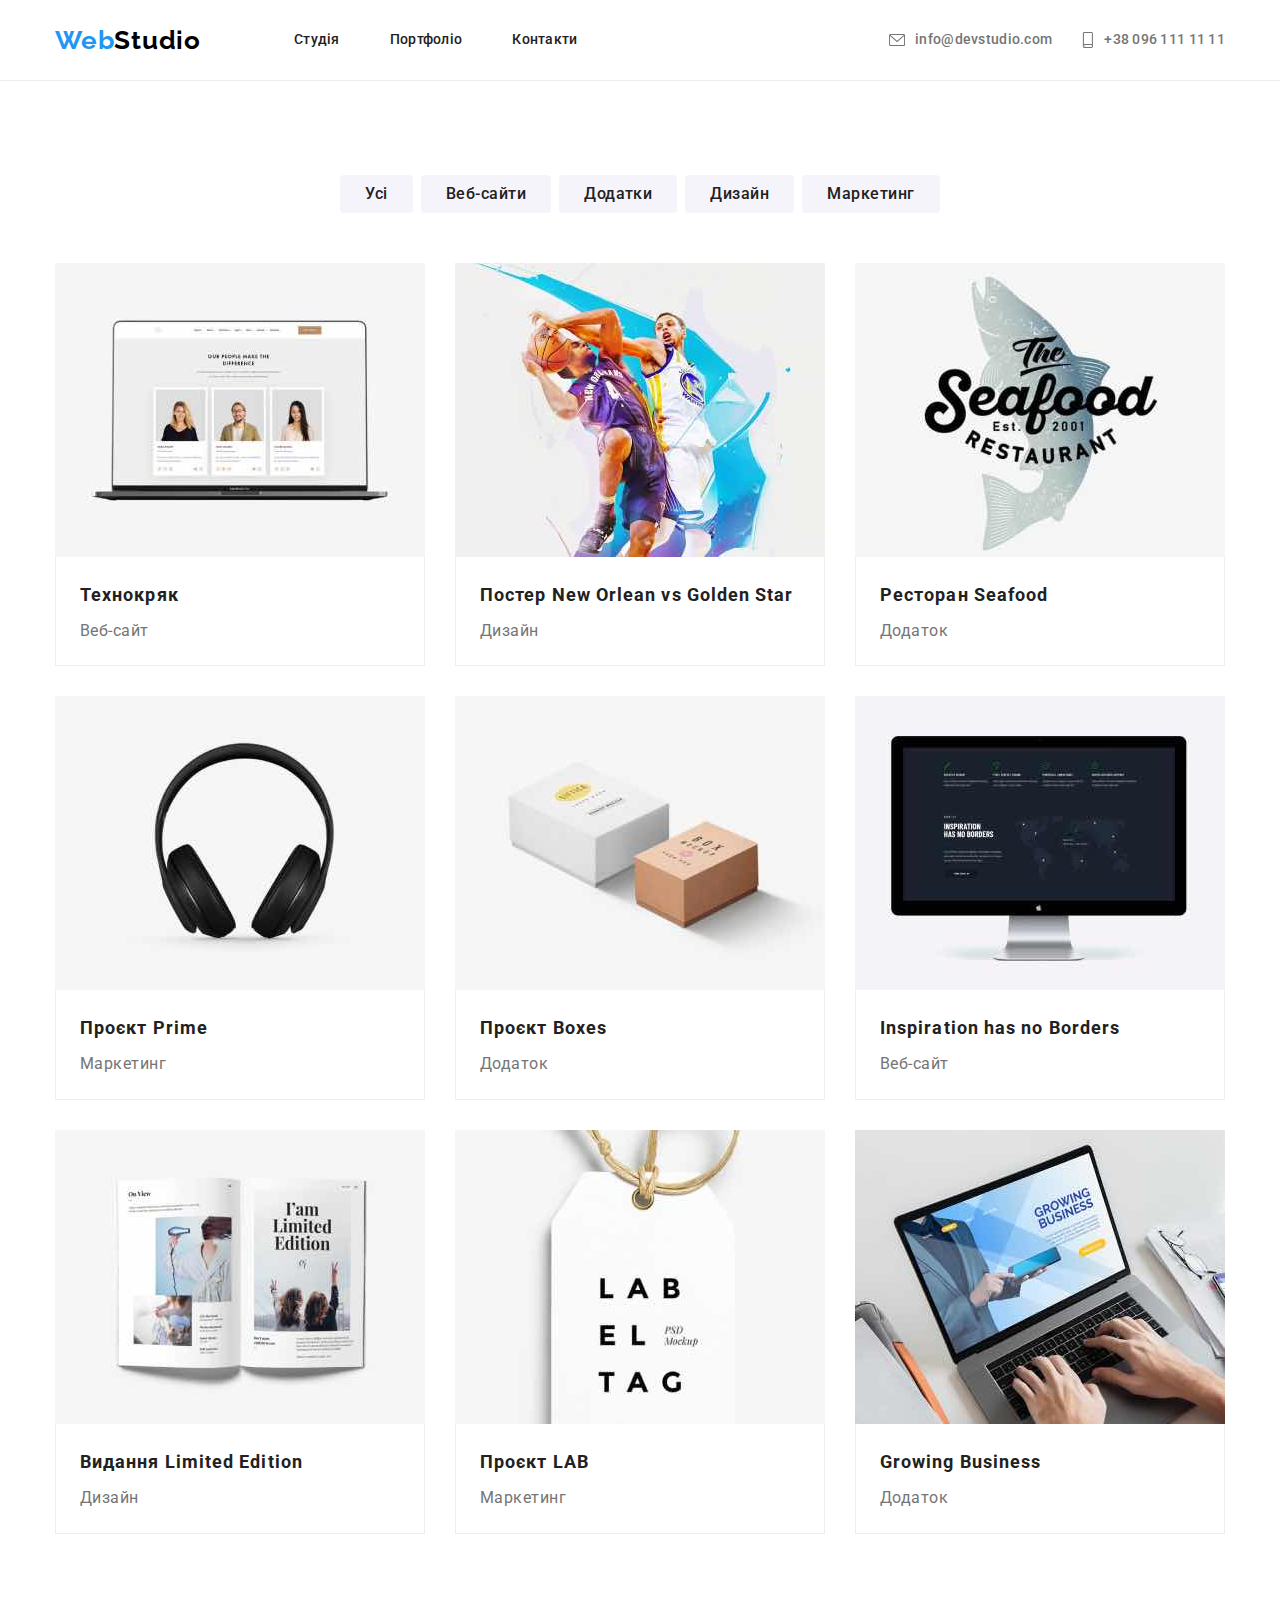
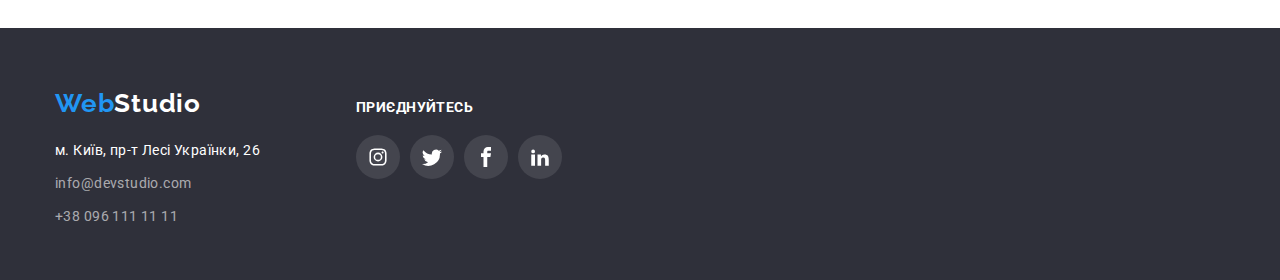
==== commit e8a11e00: "homework" ====
--- a/potfolio.html
+++ b/potfolio.html
@@ -35,8 +35,8 @@
           <!-- contacts -->
           <ul class="contacts-list">
             <li class="contacts-social-item">
-              <a class="contacts-social-link "  href="mailto:info@devstudio.com">
-                <svg class="contacts-social-icon contacts-social-link">
+              <a class="contacts-social-link "  href="mailto:info@devstudio.com" >
+                <svg class="contacts-social-icon-envelop contacts-social-link">
                   <use href="./img/icons/symbol-defs.svg#icon-envelope  "></use>
                 </svg>
                 info@devstudio.com
@@ -44,7 +44,7 @@
             </li>
             <li class="contacts-social-item">
               <a class="contacts-social-link" href="tel:+380961111111">
-                <svg class="contacts-social-icon contacts-social-link">
+                <svg class="contacts-social-icon-smartphone contacts-social-link">
                   <use href="./img/icons/symbol-defs.svg#icon-smartphone"></use>
                 </svg>
                 +38 096 111 11 11
--- a/css/styles.css
+++ b/css/styles.css
@@ -192,16 +192,29 @@
   margin-right: 30px;
 }
 
-.contacts-social-icon {
+.contacts-social-icon-envelop {
+  margin-right: 10px;
   fill: var(--broun);
   width: 16px;
   height: 12px;
+}
+
+.contacts-social-icon-smartphone {
+  fill: var(--broun);
+  width: 12px;
+  height: 16px;
   margin-right: 10px;
 }
 
 .contacts-social-item:hover .contacts-social-link {
   fill: var(--blue);
   color: var(--blue);
+}
+
+
+.contacts-social-link:focus {
+  color: #188ce8;
+  
 }
 
 /* main */
@@ -211,15 +224,17 @@
   padding-top: 200px;
   padding-bottom: 200px;
   background: #2f303a;
-  background-image: url(./../img/main.png);
+  background-image: linear-gradient(rgba(47, 48, 58, 0.4), rgba(47, 48, 58, 0.4)), url(./../img/main.png);
   background-color: #c4c4c4;
   background-position: center;
   background-repeat: no-repeat;
+  
+
+
 }
 .services-img {
-  background: linear-gradient rgba(47, 48, 58, 0.4);
-  border: 1px solid #000000;
-  box-shadow: 0px 4px 4px rgba(0, 0, 0, 0.25);
+
+
 }
 
 .services-container {
@@ -279,7 +294,6 @@
   display: flex;
   list-style-type: none;
   gap: 30px;
-  margin-bottom: 30px;
 }
 
 .features-second {
@@ -449,7 +463,12 @@
 }
 .team-social-link:focus {
   background-color: var(--blue);
-}
+
+}
+.team-social-link:focus .team-social-icon {
+  fill: var(--white);
+}
+
 
 .team-social-link:hover {
   background-color: var(--blue);
@@ -490,38 +509,55 @@
   list-style-type: none;
 }
 
-.lean-clients-item {
-  display: flex;
-  align-items: center;
-  justify-content: center;
+.lean-clients-item:not(:last-child) {
+  margin-right: 30px;
+}
+.lean-clients-link{
+  display: flex;
+  align-items: center;
+  justify-content: center;
+  
+
   width: 170px;
   height: 92px;
   left: 215px;
   top: 2490px;
 
+
   border: 1px solid #afb1b8;
   border-radius: 4px;
   cursor: pointer;
   fill: #afb1b8;
-}
-
-.lean-clients-item:not(:last-child) {
-  margin-right: 30px;
-}
-
-.lean-clients-item:hover {
+
+
+}
+
+.lean-clients-social-icon {
+  color: var(--broun);
+  width: 106px;
+  height: 60px;
+ 
+  fill: #afb1b8;
+ 
+}
+
+
+.lean-clients-link:hover {
   fill: var(--blue);
   border-color: var(--blue);
 }
-.lean-clients-item:focus {
-  color: var(--blue);
+
+.lean-clients-link:hover .lean-clients-social-icon{
+  fill: var(--blue);
+  border-color: var(--blue);  
+}
+.lean-clients-link:focus {
   background-color: var(--blue);
 }
-
-.lean-clients-social-icon {
-  width: 106px;
-  height: 60px;
-}
+.lean-clients-link:focus .lean-clients-social-icon {
+  fill: var(--white);
+}
+
 
 /* footer */
 
@@ -532,7 +568,7 @@
 .footer-container {
   display: flex;
   justify-content: flex-start;
-  align-items: center;
+  align-items: baseline;
   padding-top: 60px;
   padding-bottom: 60px;
 }
@@ -650,11 +686,16 @@
   fill: var(--white);
 }
 
-.footer-social-item:focus {
+
+.footer-social-link:focus {
   background-color: var(--blue);
-  fill: var(--blue);
-  color: var(--blue);
-}
+
+}
+.footer-social-link:focus .footer-social-icon {
+  fill: var(--white);
+}
+
+
 
 /* portfolio */
 
@@ -761,7 +802,6 @@
 
 .contacts-link:focus,
 .footer-contacts-mail:focus,
-.footer-logo-link:focus,
 .footer-contacts-phone:focus,
 .adress:focus {
   color: var(--blue);
